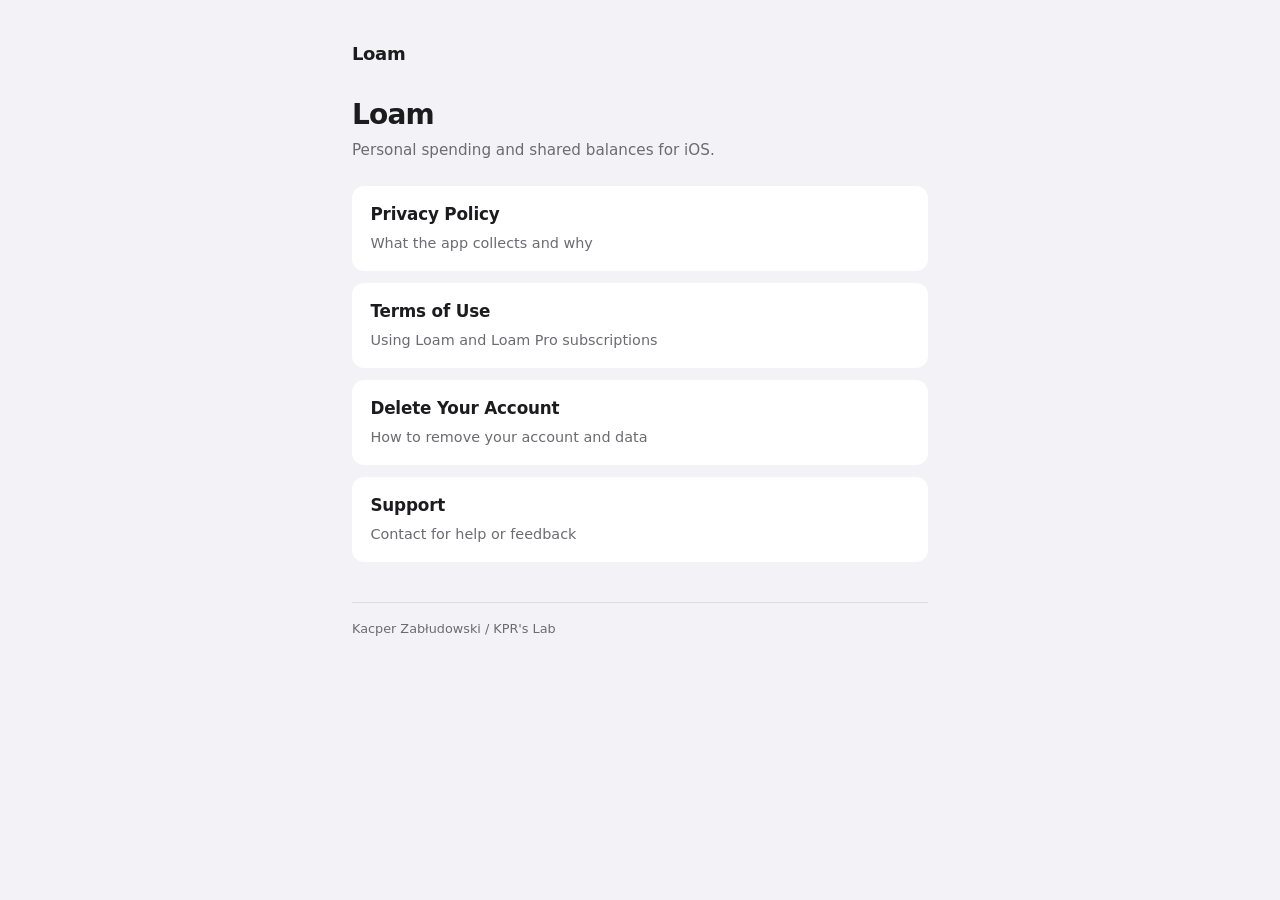
==== site/index.html @ 068130a6 "Add the Loam support site with privacy, terms and account deletion pages" ====
<!DOCTYPE html>
<html lang="en">
  <head>
    <meta charset="utf-8" />
    <meta name="viewport" content="width=device-width, initial-scale=1" />
    <title>Loam — KPR's Lab</title>
    <meta name="description" content="Privacy Policy, Terms of Use and Support for the Loam iOS app." />
    <meta name="color-scheme" content="light" />
    <link rel="stylesheet" href="styles.css" />
  </head>
  <body>
    <main class="wrap">
      <a class="brand" href="/loam/">Loam</a>

      <h1>Loam</h1>
      <p class="lede">Personal spending and shared balances for iOS.</p>

      <nav class="links" aria-label="Legal pages">
        <a class="card-link" href="/loam/privacy/">
          <strong>Privacy Policy</strong>
          <span>What the app collects and why</span>
        </a>
        <a class="card-link" href="/loam/terms/">
          <strong>Terms of Use</strong>
          <span>Using Loam and Loam Pro subscriptions</span>
        </a>
        <a class="card-link" href="/loam/delete-account/">
          <strong>Delete Your Account</strong>
          <span>How to remove your account and data</span>
        </a>
        <a class="card-link" href="/loam/support/">
          <strong>Support</strong>
          <span>Contact for help or feedback</span>
        </a>
      </nav>

      <footer>Kacper Zabłudowski / KPR's Lab</footer>
    </main>
  </body>
</html>
---- site/styles.css ----
:root {
  --canvas: #f2f2f7;
  --card: #ffffff;
  --ink: #1c1c1e;
  --muted: #6c6c70;
  --accent: #007aff;
  --separator: rgba(60, 60, 67, 0.12);
  --radius: 12px;
  --font: system-ui, -apple-system, "SF Pro Rounded", "Segoe UI", sans-serif;
}

*,
*::before,
*::after {
  box-sizing: border-box;
}

html {
  color-scheme: light only;
  background: #f2f2f7;
}

body {
  margin: 0;
  min-height: 100vh;
  font-family: var(--font);
  font-size: 1.0625rem;
  line-height: 1.5;
  color: var(--ink);
  background: #f2f2f7;
  -webkit-font-smoothing: antialiased;
}

a {
  color: var(--accent);
  text-decoration: none;
}

a:hover {
  text-decoration: underline;
  text-underline-offset: 0.15em;
}

.wrap {
  width: min(36rem, calc(100% - 2rem));
  margin: 0 auto;
  padding: 2.5rem 0 3.5rem;
}

.brand {
  display: inline-block;
  margin-bottom: 2rem;
  font-size: 1.125rem;
  font-weight: 700;
  letter-spacing: -0.02em;
  color: var(--ink);
  text-decoration: none;
}

.brand:hover {
  text-decoration: none;
  color: var(--accent);
}

h1 {
  margin: 0 0 0.5rem;
  font-size: 1.75rem;
  font-weight: 700;
  letter-spacing: -0.03em;
  line-height: 1.15;
}

.lede,
.updated {
  margin: 0 0 1.5rem;
  color: var(--muted);
  font-size: 0.95rem;
}

.panel {
  background: var(--card);
  border-radius: var(--radius);
  padding: 1.15rem 1.2rem;
}

.panel p {
  margin: 0;
}

.panel p + p {
  margin-top: 0.85rem;
}

.links {
  display: grid;
  gap: 0.75rem;
}

.card-link {
  display: block;
  padding: 1rem 1.15rem;
  border-radius: var(--radius);
  background: var(--card);
  color: inherit;
  text-decoration: none;
}

.card-link:hover {
  text-decoration: none;
}

.card-link strong {
  display: block;
  font-size: 1.05rem;
  font-weight: 650;
  letter-spacing: -0.01em;
  margin-bottom: 0.15rem;
}

.card-link span {
  color: var(--muted);
  font-size: 0.9rem;
}

.email {
  display: inline-block;
  margin-top: 0.25rem;
  font-weight: 600;
  font-size: 1.05rem;
}

.nav-back {
  display: inline-block;
  margin-top: 1.5rem;
  font-size: 0.95rem;
  font-weight: 500;
}

footer {
  margin-top: 2.5rem;
  padding-top: 1rem;
  border-top: 1px solid var(--separator);
  font-size: 0.8rem;
  color: var(--muted);
}

h2 {
  margin: 1.75rem 0 0.6rem;
  font-size: 1.1rem;
  font-weight: 650;
  letter-spacing: -0.01em;
}

.panel ul {
  margin: 0.5rem 0 0;
  padding-left: 1.2rem;
}

.panel li + li {
  margin-top: 0.4rem;
}

.panel p + ul,
.panel ul + p {
  margin-top: 0.85rem;
}

.muted {
  color: var(--muted);
  font-size: 0.9rem;
}
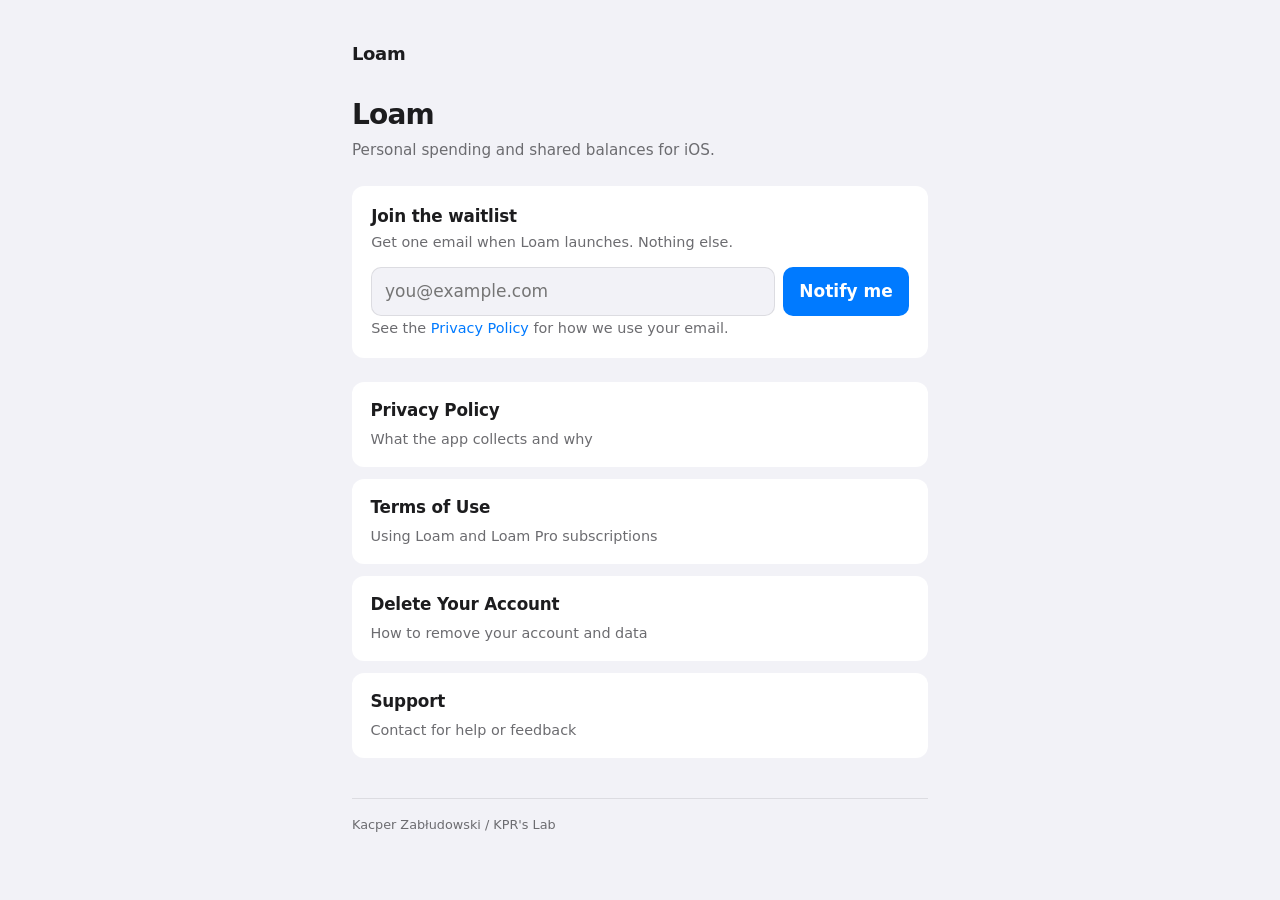
==== commit 16fb6f7e: "Add a launch waitlist form to the site and cover it in the privacy policy (cherry picked from commit" ====
--- a/site/index.html
+++ b/site/index.html
@@ -4,7 +4,10 @@
     <meta charset="utf-8" />
     <meta name="viewport" content="width=device-width, initial-scale=1" />
     <title>Loam — KPR's Lab</title>
-    <meta name="description" content="Privacy Policy, Terms of Use and Support for the Loam iOS app." />
+    <meta name="description" content="Loam tracks what you spend and who owes whom. Join the waitlist for the iOS launch." />
+    <meta property="og:title" content="Loam" />
+    <meta property="og:description" content="Personal spending and shared balances for iOS. Join the waitlist." />
+    <meta name="twitter:card" content="summary" />
     <meta name="color-scheme" content="light" />
     <link rel="stylesheet" href="styles.css" />
   </head>
@@ -14,6 +17,17 @@
 
       <h1>Loam</h1>
       <p class="lede">Personal spending and shared balances for iOS.</p>
+
+      <form class="panel waitlist" id="waitlist" novalidate>
+        <label for="waitlist-email"><strong>Join the waitlist</strong></label>
+        <p class="muted">Get one email when Loam launches. Nothing else.</p>
+        <div class="waitlist-row">
+          <input id="waitlist-email" name="email" type="email" autocomplete="email" placeholder="you@example.com" required />
+          <button type="submit">Notify me</button>
+        </div>
+        <p class="waitlist-status" role="status" aria-live="polite"></p>
+        <p class="muted">See the <a href="/loam/privacy/">Privacy Policy</a> for how we use your email.</p>
+      </form>
 
       <nav class="links" aria-label="Legal pages">
         <a class="card-link" href="/loam/privacy/">
@@ -36,5 +50,41 @@
 
       <footer>Kacper Zabłudowski / KPR's Lab</footer>
     </main>
+    <script>
+      // The publishable key only allows calling join_waitlist; signups land in a private table.
+      const supabaseUrl = "https://wheesnckvlylwwrvzcly.supabase.co";
+      const supabaseKey = "sb_publishable_46r1lQV6zVXKT418GCWjow_7il0iT_R";
+      const form = document.getElementById("waitlist");
+      const status = form.querySelector(".waitlist-status");
+      const button = form.querySelector("button");
+
+      form.addEventListener("submit", async (event) => {
+        event.preventDefault();
+        const email = form.email.value.trim();
+        if (!form.email.checkValidity() || !email) {
+          status.textContent = "Enter a valid email address.";
+          return;
+        }
+        button.disabled = true;
+        status.textContent = "Joining…";
+        try {
+          const response = await fetch(`${supabaseUrl}/rest/v1/rpc/join_waitlist`, {
+            method: "POST",
+            headers: { apikey: supabaseKey, "Content-Type": "application/json" },
+            body: JSON.stringify({
+              p_email: email,
+              p_source: new URLSearchParams(location.search).get("ref") || document.referrer.split("/")[2] || null,
+            }),
+          });
+          if (!response.ok) throw new Error(String(response.status));
+          form.reset();
+          status.textContent = "You’re on the list. See you at launch.";
+        } catch {
+          status.textContent = "Something went wrong. Try again in a moment.";
+        } finally {
+          button.disabled = false;
+        }
+      });
+    </script>
   </body>
 </html>
--- a/site/styles.css
+++ b/site/styles.css
@@ -169,3 +169,64 @@
   color: var(--muted);
   font-size: 0.9rem;
 }
+
+.waitlist {
+  margin-bottom: 1.5rem;
+}
+
+.waitlist label strong {
+  font-size: 1.05rem;
+  font-weight: 650;
+  letter-spacing: -0.01em;
+}
+
+.waitlist p.muted {
+  margin: 0.15rem 0 0;
+}
+
+.waitlist-row {
+  display: flex;
+  gap: 0.5rem;
+  margin-top: 0.85rem;
+}
+
+.waitlist input {
+  flex: 1;
+  min-width: 0;
+  padding: 0.65rem 0.8rem;
+  border: 1px solid var(--separator);
+  border-radius: 10px;
+  background: var(--canvas);
+  font: inherit;
+  color: var(--ink);
+}
+
+.waitlist input:focus {
+  outline: 2px solid var(--accent);
+  outline-offset: 1px;
+}
+
+.waitlist button {
+  padding: 0.65rem 1rem;
+  border: 0;
+  border-radius: 10px;
+  background: var(--accent);
+  color: #fff;
+  font: inherit;
+  font-weight: 600;
+  cursor: pointer;
+}
+
+.waitlist button:disabled {
+  opacity: 0.6;
+  cursor: default;
+}
+
+.panel .waitlist-status {
+  margin-top: 0.6rem;
+  font-size: 0.9rem;
+}
+
+.panel .waitlist-status:empty {
+  display: none;
+}
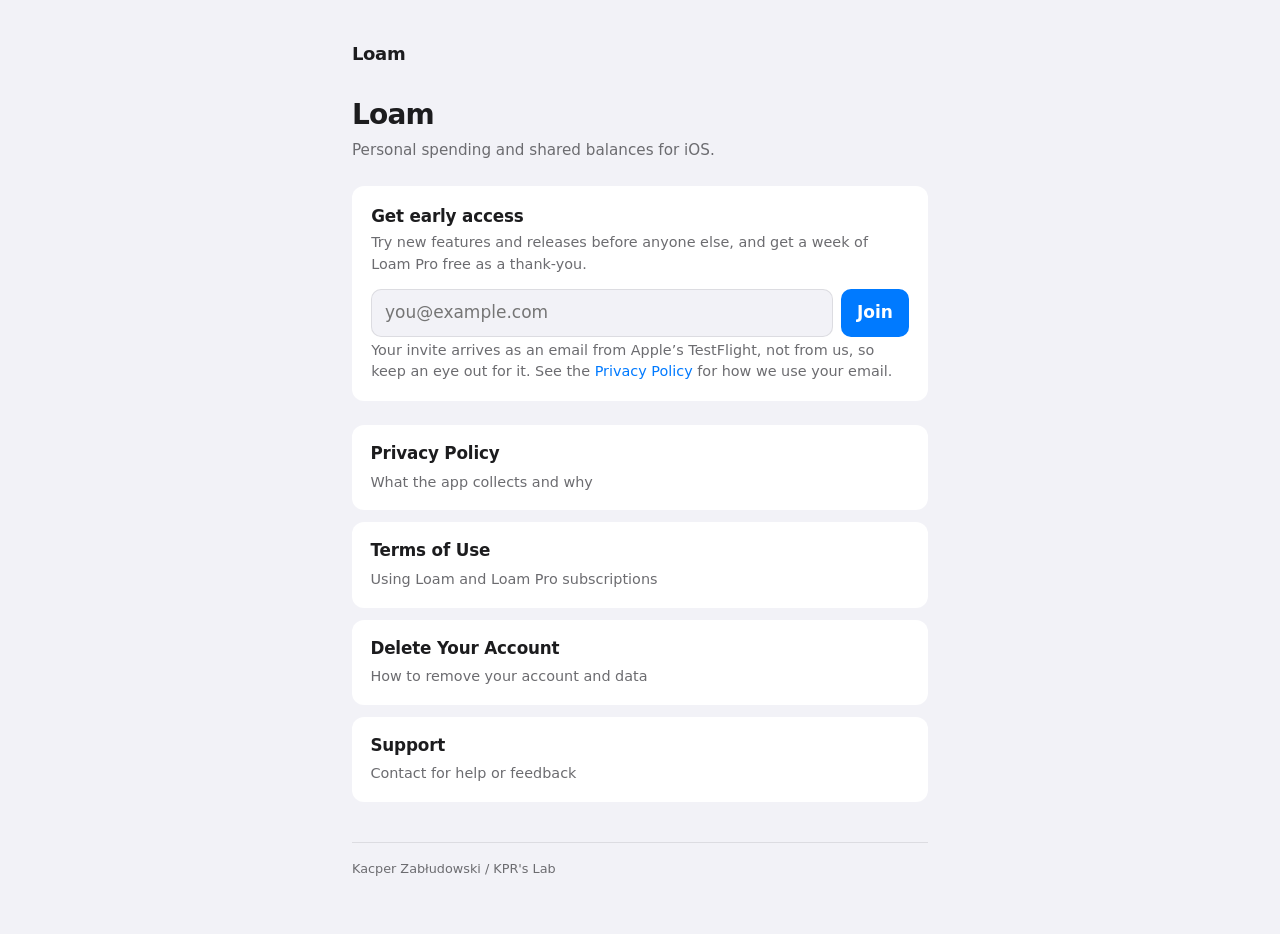
==== commit 2724e62e: "Pitch the waitlist as early access through TestFlight with a free week of Pro" ====
--- a/site/index.html
+++ b/site/index.html
@@ -4,11 +4,14 @@
     <meta charset="utf-8" />
     <meta name="viewport" content="width=device-width, initial-scale=1" />
     <title>Loam — KPR's Lab</title>
-    <meta name="description" content="Loam tracks what you spend and who owes whom. Join the waitlist for the iOS launch." />
+    <meta name="description" content="Loam tracks what you spend and who owes whom. Join the waitlist for early access and a free week of Loam Pro." />
     <meta property="og:title" content="Loam" />
-    <meta property="og:description" content="Personal spending and shared balances for iOS. Join the waitlist." />
+    <meta property="og:description" content="Personal spending and shared balances for iOS. Get early access and a free week of Loam Pro." />
     <meta name="twitter:card" content="summary" />
     <meta name="color-scheme" content="light" />
+    <link rel="icon" href="favicon.svg" type="image/svg+xml" />
+    <link rel="icon" href="favicon-48.png" sizes="48x48" type="image/png" />
+    <link rel="apple-touch-icon" href="apple-touch-icon.png" />
     <link rel="stylesheet" href="styles.css" />
   </head>
   <body>
@@ -19,14 +22,16 @@
       <p class="lede">Personal spending and shared balances for iOS.</p>
 
       <form class="panel waitlist" id="waitlist" novalidate>
-        <label for="waitlist-email"><strong>Join the waitlist</strong></label>
-        <p class="muted">Get one email when Loam launches. Nothing else.</p>
+        <label for="waitlist-email"><strong>Get early access</strong></label>
+        <p class="muted">Try new features and releases before anyone else, and get a week of Loam Pro free as
+          a thank-you.</p>
         <div class="waitlist-row">
           <input id="waitlist-email" name="email" type="email" autocomplete="email" placeholder="you@example.com" required />
-          <button type="submit">Notify me</button>
+          <button type="submit">Join</button>
         </div>
         <p class="waitlist-status" role="status" aria-live="polite"></p>
-        <p class="muted">See the <a href="/loam/privacy/">Privacy Policy</a> for how we use your email.</p>
+        <p class="muted">Your invite arrives as an email from Apple’s TestFlight, not from us, so keep an eye out
+          for it. See the <a href="/loam/privacy/">Privacy Policy</a> for how we use your email.</p>
       </form>
 
       <nav class="links" aria-label="Legal pages">
@@ -78,7 +83,7 @@
           });
           if (!response.ok) throw new Error(String(response.status));
           form.reset();
-          status.textContent = "You’re on the list. See you at launch.";
+          status.textContent = "You’re on the list. Watch for your TestFlight invite.";
         } catch {
           status.textContent = "Something went wrong. Try again in a moment.";
         } finally {
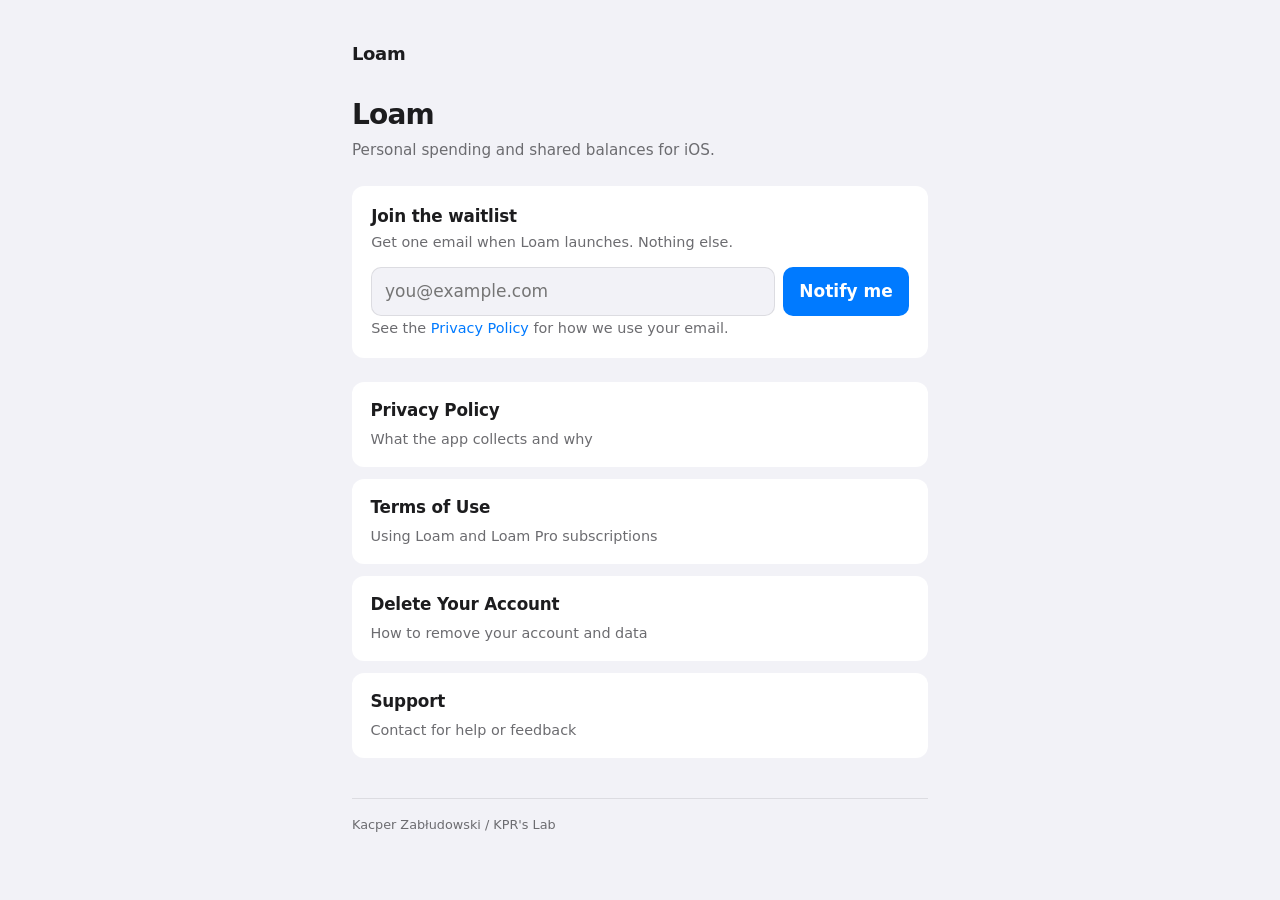
==== commit 3c783335: "Give the site a favicon from the app icon" ====
--- a/site/index.html
+++ b/site/index.html
@@ -4,9 +4,9 @@
     <meta charset="utf-8" />
     <meta name="viewport" content="width=device-width, initial-scale=1" />
     <title>Loam — KPR's Lab</title>
-    <meta name="description" content="Loam tracks what you spend and who owes whom. Join the waitlist for early access and a free week of Loam Pro." />
+    <meta name="description" content="Loam tracks what you spend and who owes whom. Join the waitlist for the iOS launch." />
     <meta property="og:title" content="Loam" />
-    <meta property="og:description" content="Personal spending and shared balances for iOS. Get early access and a free week of Loam Pro." />
+    <meta property="og:description" content="Personal spending and shared balances for iOS. Join the waitlist." />
     <meta name="twitter:card" content="summary" />
     <meta name="color-scheme" content="light" />
     <link rel="icon" href="favicon.svg" type="image/svg+xml" />
@@ -22,16 +22,14 @@
       <p class="lede">Personal spending and shared balances for iOS.</p>
 
       <form class="panel waitlist" id="waitlist" novalidate>
-        <label for="waitlist-email"><strong>Get early access</strong></label>
-        <p class="muted">Try new features and releases before anyone else, and get a week of Loam Pro free as
-          a thank-you.</p>
+        <label for="waitlist-email"><strong>Join the waitlist</strong></label>
+        <p class="muted">Get one email when Loam launches. Nothing else.</p>
         <div class="waitlist-row">
           <input id="waitlist-email" name="email" type="email" autocomplete="email" placeholder="you@example.com" required />
-          <button type="submit">Join</button>
+          <button type="submit">Notify me</button>
         </div>
         <p class="waitlist-status" role="status" aria-live="polite"></p>
-        <p class="muted">Your invite arrives as an email from Apple’s TestFlight, not from us, so keep an eye out
-          for it. See the <a href="/loam/privacy/">Privacy Policy</a> for how we use your email.</p>
+        <p class="muted">See the <a href="/loam/privacy/">Privacy Policy</a> for how we use your email.</p>
       </form>
 
       <nav class="links" aria-label="Legal pages">
@@ -83,7 +81,7 @@
           });
           if (!response.ok) throw new Error(String(response.status));
           form.reset();
-          status.textContent = "You’re on the list. Watch for your TestFlight invite.";
+          status.textContent = "You’re on the list. See you at launch.";
         } catch {
           status.textContent = "Something went wrong. Try again in a moment.";
         } finally {
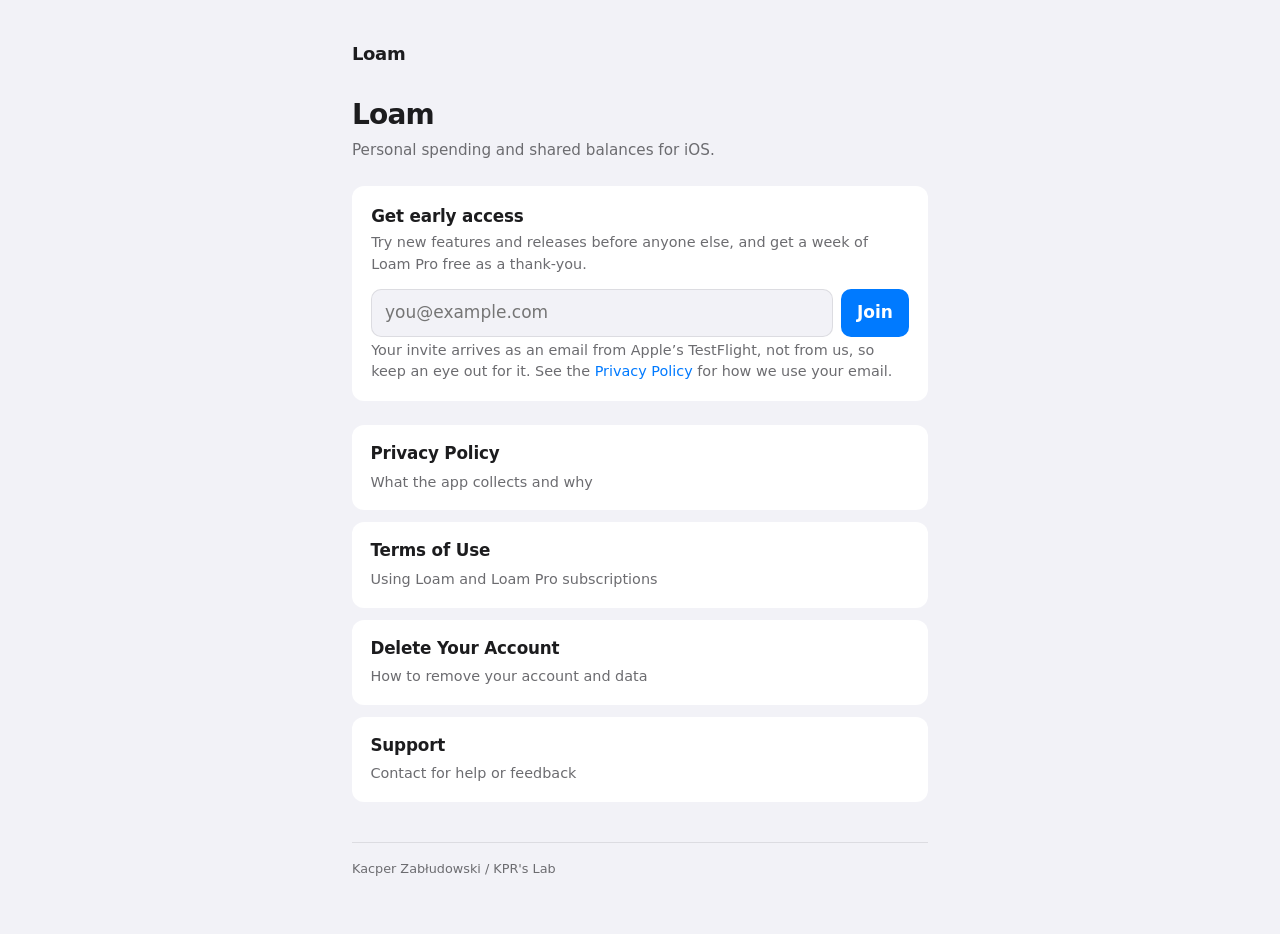
==== commit fa325d25: "Pitch the waitlist as early access through TestFlight with a free week of Pro" ====
--- a/site/index.html
+++ b/site/index.html
@@ -4,9 +4,9 @@
     <meta charset="utf-8" />
     <meta name="viewport" content="width=device-width, initial-scale=1" />
     <title>Loam — KPR's Lab</title>
-    <meta name="description" content="Loam tracks what you spend and who owes whom. Join the waitlist for the iOS launch." />
+    <meta name="description" content="Loam tracks what you spend and who owes whom. Join the waitlist for early access and a free week of Loam Pro." />
     <meta property="og:title" content="Loam" />
-    <meta property="og:description" content="Personal spending and shared balances for iOS. Join the waitlist." />
+    <meta property="og:description" content="Personal spending and shared balances for iOS. Get early access and a free week of Loam Pro." />
     <meta name="twitter:card" content="summary" />
     <meta name="color-scheme" content="light" />
     <link rel="icon" href="favicon.svg" type="image/svg+xml" />
@@ -22,14 +22,16 @@
       <p class="lede">Personal spending and shared balances for iOS.</p>
 
       <form class="panel waitlist" id="waitlist" novalidate>
-        <label for="waitlist-email"><strong>Join the waitlist</strong></label>
-        <p class="muted">Get one email when Loam launches. Nothing else.</p>
+        <label for="waitlist-email"><strong>Get early access</strong></label>
+        <p class="muted">Try new features and releases before anyone else, and get a week of Loam Pro free as
+          a thank-you.</p>
         <div class="waitlist-row">
           <input id="waitlist-email" name="email" type="email" autocomplete="email" placeholder="you@example.com" required />
-          <button type="submit">Notify me</button>
+          <button type="submit">Join</button>
         </div>
         <p class="waitlist-status" role="status" aria-live="polite"></p>
-        <p class="muted">See the <a href="/loam/privacy/">Privacy Policy</a> for how we use your email.</p>
+        <p class="muted">Your invite arrives as an email from Apple’s TestFlight, not from us, so keep an eye out
+          for it. See the <a href="/loam/privacy/">Privacy Policy</a> for how we use your email.</p>
       </form>
 
       <nav class="links" aria-label="Legal pages">
@@ -81,7 +83,7 @@
           });
           if (!response.ok) throw new Error(String(response.status));
           form.reset();
-          status.textContent = "You’re on the list. See you at launch.";
+          status.textContent = "You’re on the list. Watch for your TestFlight invite.";
         } catch {
           status.textContent = "Something went wrong. Try again in a moment.";
         } finally {
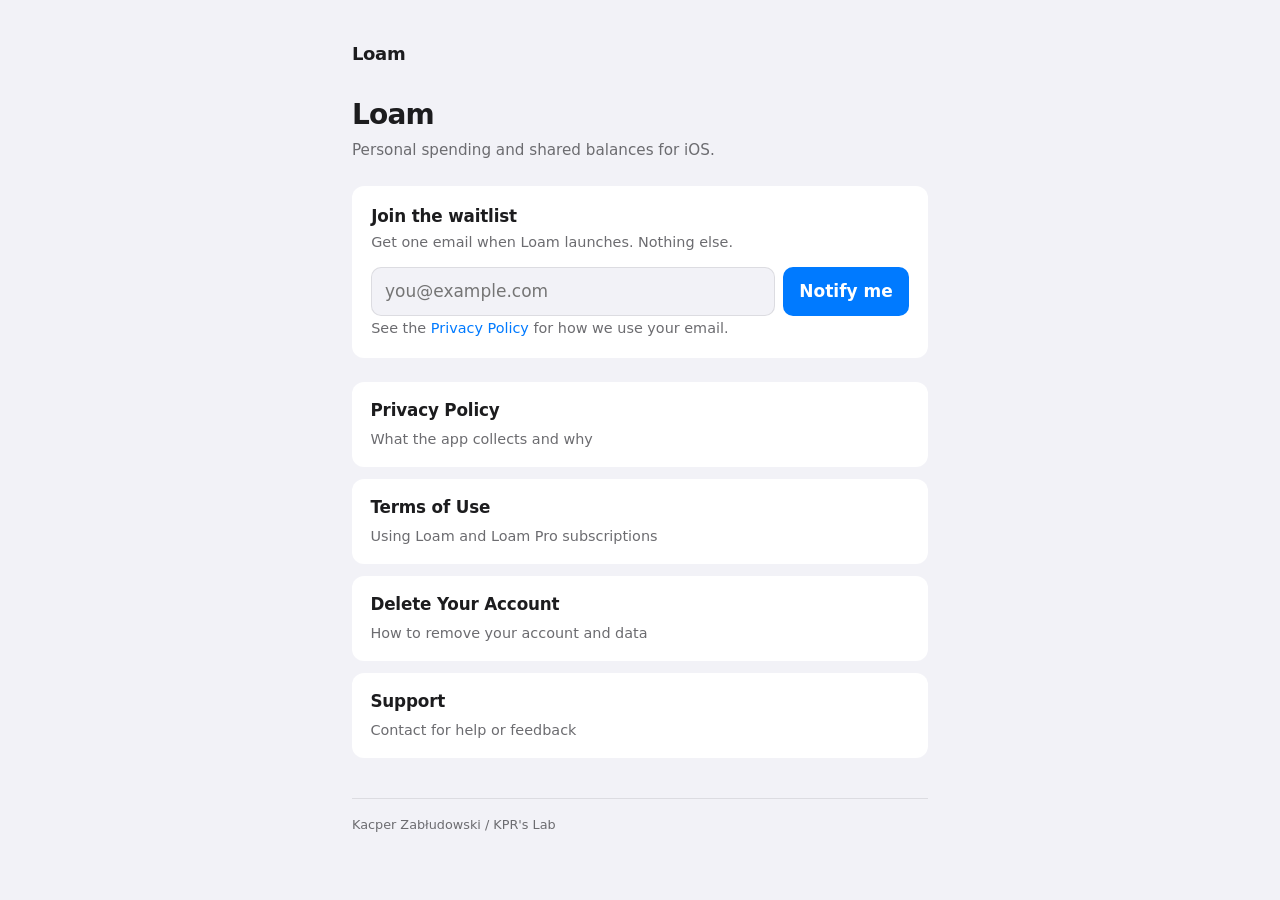
==== commit 9e72098b: "Give the site a favicon from the app icon" ====
--- a/site/index.html
+++ b/site/index.html
@@ -4,9 +4,9 @@
     <meta charset="utf-8" />
     <meta name="viewport" content="width=device-width, initial-scale=1" />
     <title>Loam — KPR's Lab</title>
-    <meta name="description" content="Loam tracks what you spend and who owes whom. Join the waitlist for early access and a free week of Loam Pro." />
+    <meta name="description" content="Loam tracks what you spend and who owes whom. Join the waitlist for the iOS launch." />
     <meta property="og:title" content="Loam" />
-    <meta property="og:description" content="Personal spending and shared balances for iOS. Get early access and a free week of Loam Pro." />
+    <meta property="og:description" content="Personal spending and shared balances for iOS. Join the waitlist." />
     <meta name="twitter:card" content="summary" />
     <meta name="color-scheme" content="light" />
     <link rel="icon" href="favicon.svg" type="image/svg+xml" />
@@ -22,16 +22,14 @@
       <p class="lede">Personal spending and shared balances for iOS.</p>
 
       <form class="panel waitlist" id="waitlist" novalidate>
-        <label for="waitlist-email"><strong>Get early access</strong></label>
-        <p class="muted">Try new features and releases before anyone else, and get a week of Loam Pro free as
-          a thank-you.</p>
+        <label for="waitlist-email"><strong>Join the waitlist</strong></label>
+        <p class="muted">Get one email when Loam launches. Nothing else.</p>
         <div class="waitlist-row">
           <input id="waitlist-email" name="email" type="email" autocomplete="email" placeholder="you@example.com" required />
-          <button type="submit">Join</button>
+          <button type="submit">Notify me</button>
         </div>
         <p class="waitlist-status" role="status" aria-live="polite"></p>
-        <p class="muted">Your invite arrives as an email from Apple’s TestFlight, not from us, so keep an eye out
-          for it. See the <a href="/loam/privacy/">Privacy Policy</a> for how we use your email.</p>
+        <p class="muted">See the <a href="/loam/privacy/">Privacy Policy</a> for how we use your email.</p>
       </form>
 
       <nav class="links" aria-label="Legal pages">
@@ -83,7 +81,7 @@
           });
           if (!response.ok) throw new Error(String(response.status));
           form.reset();
-          status.textContent = "You’re on the list. Watch for your TestFlight invite.";
+          status.textContent = "You’re on the list. See you at launch.";
         } catch {
           status.textContent = "Something went wrong. Try again in a moment.";
         } finally {
